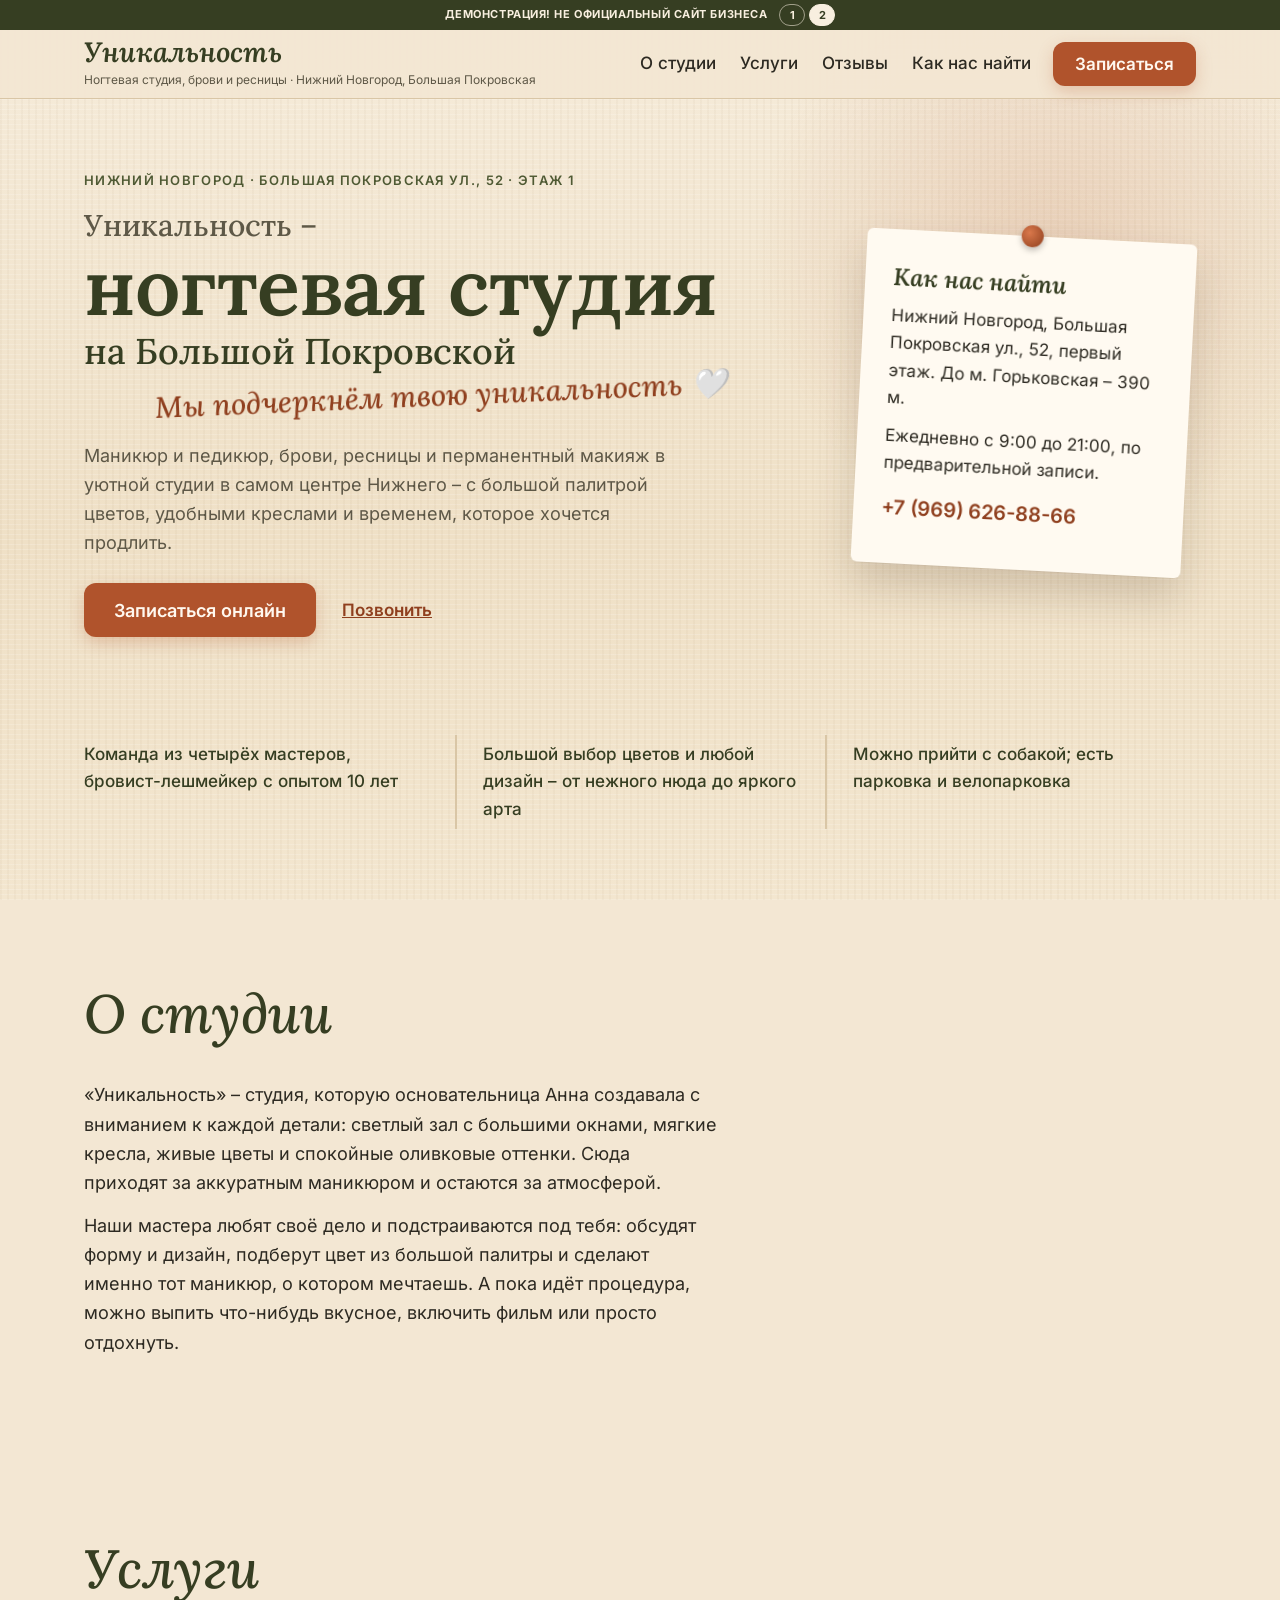
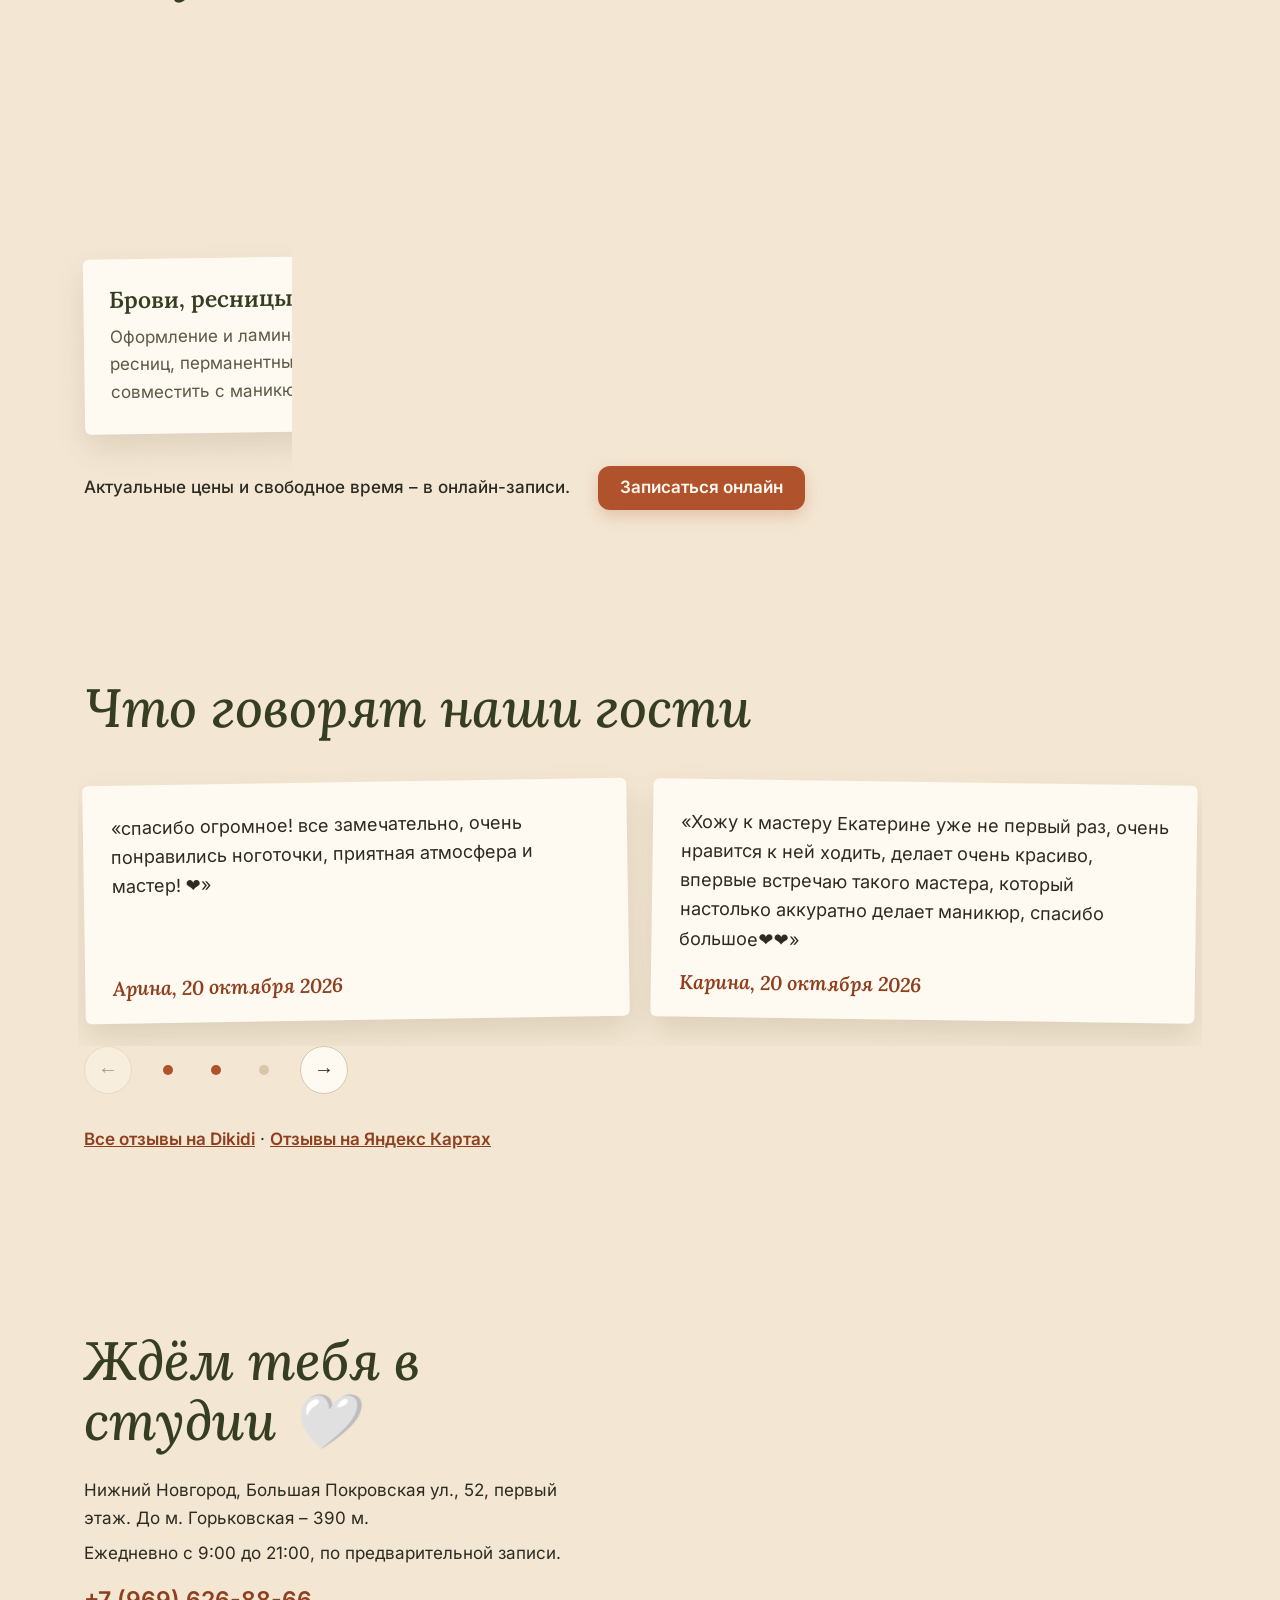
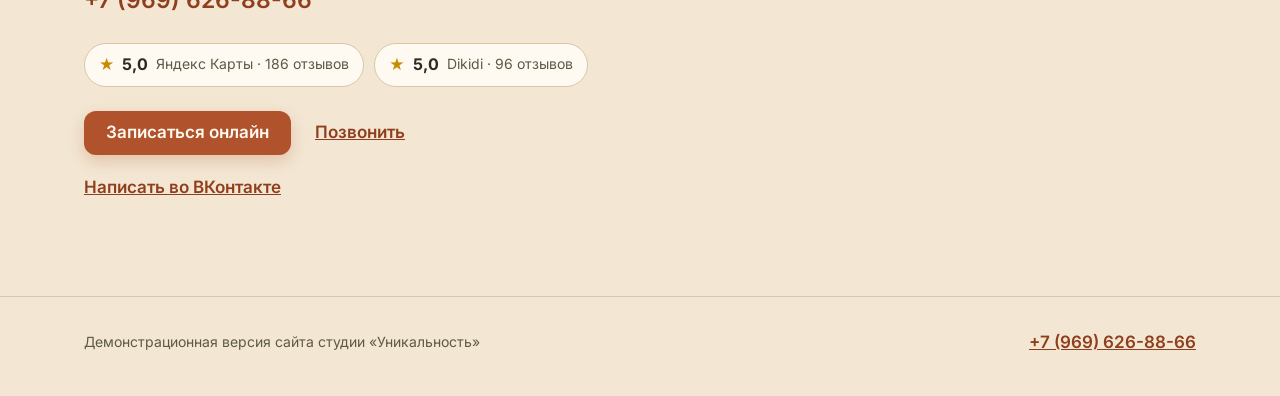
==== v2/index.html @ 80f1c3fd "Demo site" ====
<!DOCTYPE html>
<html lang="ru">
<head>
<meta charset="utf-8">
<meta name="viewport" content="width=device-width, initial-scale=1.0">
<meta name="robots" content="noindex, nofollow">
<title>Уникальность · ногтевая студия на Большой Покровской, Нижний Новгород</title>
<meta name="description"
  content="Уникальность · ногтевая студия на Большой Покровской в Нижнем Новгороде: маникюр и педикюр, брови, ресницы, перманентный макияж и спа-ритуалы.">
<meta name="theme-color" content="#f3e7d3">

<link rel="icon" sizes="any" href="../logos/favicon.ico">
<link rel="icon" type="image/png" sizes="32x32" href="../logos/favicon-32x32.png">
<link rel="apple-touch-icon" sizes="180x180" href="../logos/apple-touch-icon.png">
<link rel="preload" href="../fonts/inter-cyr.woff2" as="font" type="font/woff2" crossorigin>
<link rel="preload" href="../fonts/lora-cyr.woff2" as="font" type="font/woff2" crossorigin>
<link rel="stylesheet" href="../css/fonts.css">
<link rel="stylesheet" href="../css/v2.css">
</head>
<body class="board">
<div class="glow" aria-hidden="true"></div>
<div class="chrome" id="chrome">
  <div class="strip">
    <p class="strip__line">ДЕМОНСТРАЦИЯ! НЕ ОФИЦИАЛЬНЫЙ САЙТ БИЗНЕСА</p>
    <nav class="strip__switch" aria-label="Версии сайта">
      <a href="../">1</a>
      <a href="./" aria-current="page">2</a>
    </nav>
  </div>
  <header class="bar">
    <div class="bar__row frame">
      <a class="brand" href="#top">
        <span class="brand__name">Уникальность</span>
        <span class="brand__line">Ногтевая студия, брови и ресницы · Нижний Новгород, Большая Покровская</span>
      </a>
      <nav class="anchors" aria-label="Разделы">
        <a href="#about">О студии</a>
        <a href="#services">Услуги</a>
        <a href="#reviews">Отзывы</a>
        <a href="#contacts">Как нас найти</a>
      </nav>
      <a class="cta cta--main bar__book" href="https://dikidi.ru/1720288" target="_blank" rel="noopener">Записаться</a>
      <button class="menu-btn" type="button" aria-expanded="false" aria-controls="drawer" aria-label="Открыть меню">
        <span class="menu-btn__lines" aria-hidden="true"></span>
      </button>
    </div>
    <nav class="drawer" id="drawer" aria-label="Меню" hidden>
      <a href="#about">О студии</a>
      <a href="#services">Услуги</a>
      <a href="#reviews">Отзывы</a>
      <a href="#contacts">Как нас найти</a>
    </nav>
  </header>
</div>

<main id="top">
  <section class="first" aria-labelledby="hero-title">
    <div class="frame first__grid">
      <div class="first__text">
        <p class="brow">Нижний Новгород · Большая Покровская ул., 52 · этаж 1</p>
        <h1 id="hero-title"><span class="h1__name">Уникальность –</span> <span class="h1__svc">ногтевая студия</span> <span class="h1__where">на Большой Покровской</span></h1>
        <p class="hand">Мы подчеркнём твою уникальность 🤍</p>
        <p class="visit">Маникюр и педикюр, брови, ресницы и перманентный макияж в уютной студии в самом центре Нижнего – с большой палитрой цветов, удобными креслами и временем, которое хочется продлить.</p>
        <div class="first__acts">
          <a class="cta cta--main cta--big" href="https://dikidi.ru/1720288" target="_blank" rel="noopener">Записаться онлайн</a>
          <a class="textlink" href="tel:+79696268866">Позвонить</a>
        </div>
      </div>
      <div class="first__pin">
        <div class="pin" id="pin">
          <p class="pin__title">Как нас найти</p>
          <p>Нижний Новгород, Большая Покровская ул., 52, первый этаж. До м. Горьковская – 390 м.</p>
          <p>Ежедневно с 9:00 до 21:00, по предварительной записи.</p>
          <p class="pin__tel"><a href="tel:+79696268866">+7 (969) 626-88-66</a></p>
        </div>
      </div>
      <ul class="facts">
          <li>Команда из четырёх мастеров, бровист-лешмейкер с опытом 10 лет</li>
          <li>Большой выбор цветов и любой дизайн – от нежного нюда до яркого арта</li>
          <li>Можно прийти с собакой; есть парковка и велопарковка</li>
      </ul>
    </div>
  </section>

  <section class="block about" id="about" aria-labelledby="about-title">
    <div class="frame about__grid">
      <h2 id="about-title">О студии</h2>
      <div class="about__copy">
        <p>«Уникальность» – студия, которую основательница Анна создавала с вниманием к каждой детали: светлый зал с большими окнами, мягкие кресла, живые цветы и спокойные оливковые оттенки. Сюда приходят за аккуратным маникюром и остаются за атмосферой.</p>
        <p>Наши мастера любят своё дело и подстраиваются под тебя: обсудят форму и дизайн, подберут цвет из большой палитры и сделают именно тот маникюр, о котором мечтаешь. А пока идёт процедура, можно выпить что-нибудь вкусное, включить фильм или просто отдохнуть.</p>
      </div>
      <ul class="ticks">
        <li>Напитки, фильмы и удобные кресла, чтобы время прошло в удовольствие</li>
      </ul>
    </div>
  </section>

  <section class="block services" id="services" aria-labelledby="services-title">
    <div class="frame">
      <h2 id="services-title">Услуги</h2>
      <ul class="service-list">
        <li class="service">
          <h3>Маникюр</h3>
          <p>Классический, японский и бондирование ногтей, покрытие гель-лаком или обычным лаком, френч и дизайн. Если хочется длины – нарастим. Есть мужской и детский маникюр.</p>
        </li>
        <li class="service">
          <h3>Педикюр</h3>
          <p>Аккуратный педикюр, в том числе смарт-педикюр и японский, с покрытием или в натуральном виде – для женщин и мужчин. Ухоженные стопы и красивые пальчики на каждый день.</p>
        </li>
        <li class="service">
          <h3>Брови, ресницы и перманент</h3>
          <p>Оформление и ламинирование бровей, ламинирование ресниц, перманентный макияж. Брови и ресницы можно совместить с маникюром или педикюром в один визит.</p>
        </li>
        <li class="service">
          <h3>Спа-ритуалы</h3>
          <p>Спа-ритуалы «Глубокий релакс» для рук и для ног – час заботы и отдыха, после которого кожа мягкая, а настроение спокойное.</p>
        </li>
      </ul>
      <div class="services__end">
        <p>Актуальные цены и свободное время – в онлайн-записи.</p>
        <a class="cta cta--main" href="https://dikidi.ru/1720288" target="_blank" rel="noopener">Записаться онлайн</a>
      </div>
    </div>
  </section>

  <section class="block reviews" id="reviews" aria-labelledby="reviews-title">
    <div class="frame">
      <h2 id="reviews-title">Что говорят наши гости</h2>
      <div class="carousel" id="carousel" role="region" aria-roledescription="карусель" aria-label="Что говорят наши гости" tabindex="0">
        <div class="carousel__view">
          <ul class="carousel__track">
          <li class="slide" role="group" aria-roledescription="слайд" aria-label="1 из 4">
            <figure class="note">
              <blockquote><p>«спасибо огромное! все замечательно, очень понравились ноготочки, приятная атмосфера и мастер! ❤️»</p></blockquote>
              <figcaption>Арина, 20 октября 2026</figcaption>
            </figure>
          </li>
          <li class="slide" role="group" aria-roledescription="слайд" aria-label="2 из 4">
            <figure class="note">
              <blockquote><p>«Хожу к мастеру Екатерине уже не первый раз, очень нравится к ней ходить, делает очень красиво, впервые встречаю такого мастера, который настолько аккуратно делает маникюр, спасибо большое❤️❤️»</p></blockquote>
              <figcaption>Карина, 20 октября 2026</figcaption>
            </figure>
          </li>
          <li class="slide" role="group" aria-roledescription="слайд" aria-label="3 из 4">
            <figure class="note">
              <blockquote><p>«Мастер золото !»</p></blockquote>
              <figcaption>Алина, 19 октября 2026</figcaption>
            </figure>
          </li>
          <li class="slide" role="group" aria-roledescription="слайд" aria-label="4 из 4">
            <figure class="note">
              <blockquote><p>«Катя прекрасный мастер! Все аккуратно, тщательно, внимательно. Человек относится с любовью к своему делу.»</p></blockquote>
              <figcaption>Дарья, 18 октября 2026</figcaption>
            </figure>
          </li>
          </ul>
        </div>
        <div class="carousel__nav">
          <button type="button" class="arrow arrow--prev" aria-label="Предыдущий отзыв"><span aria-hidden="true">←</span></button>
          <div class="dots">
          <button type="button" class="dots__b" aria-label="Отзыв 1"></button>
          <button type="button" class="dots__b" aria-label="Отзыв 2"></button>
          <button type="button" class="dots__b" aria-label="Отзыв 3"></button>
          <button type="button" class="dots__b" aria-label="Отзыв 4"></button>
          </div>
          <button type="button" class="arrow arrow--next" aria-label="Следующий отзыв"><span aria-hidden="true">→</span></button>
        </div>
      </div>
      <p class="reviews__links"><a class="textlink" href="https://dikidi.ru/1720288" target="_blank" rel="noopener">Все отзывы на Dikidi</a><span aria-hidden="true"> · </span><a class="textlink" href="https://yandex.com/maps/org/unikalnost/156492004696/reviews/" target="_blank" rel="noopener">Отзывы на Яндекс Картах</a></p>
    </div>
  </section>

  <section class="block contacts" id="contacts" aria-labelledby="contacts-title">
    <div class="frame contacts__grid">
      <div class="contacts__info">
        <h2 id="contacts-title">Ждём тебя в студии 🤍</h2>
        <address class="contacts__addr">
          <p>Нижний Новгород, Большая Покровская ул., 52, первый этаж. До м. Горьковская – 390 м.</p>
          <p>Ежедневно с 9:00 до 21:00, по предварительной записи.</p>
          <p class="contacts__tel"><a href="tel:+79696268866">+7 (969) 626-88-66</a></p>
        </address>
        <ul class="ratings" aria-label="Рейтинг">
          <li><a class="rating" href="https://yandex.com/maps/org/unikalnost/156492004696/reviews/" target="_blank" rel="noopener"><span class="rating__star" aria-hidden="true">★</span><b>5,0</b><span>Яндекс Карты · 186 отзывов</span></a></li>
          <li><a class="rating" href="https://dikidi.ru/1720288" target="_blank" rel="noopener"><span class="rating__star" aria-hidden="true">★</span><b>5,0</b><span>Dikidi · 96 отзывов</span></a></li>
        </ul>
        <div class="contacts__acts">
          <a class="cta cta--main cta--wide" href="https://dikidi.ru/1720288" target="_blank" rel="noopener">Записаться онлайн</a>
          <a class="textlink" href="tel:+79696268866">Позвонить</a>
          <a class="textlink" href="https://vk.com/club228139062" target="_blank" rel="noopener">Написать во ВКонтакте</a>
        </div>
      </div>
      <div class="mapbox" id="map">
        <button type="button" class="mapbox__open" data-src="https://yandex.ru/map-widget/v1/org/unikalnost/156492004696/">Показать карту</button>
      </div>
    </div>
  </section>
</main>

<footer class="foot">
  <div class="frame foot__row">
    <p class="foot__mark">Демонстрационная версия сайта студии «Уникальность»</p>
    <p class="foot__tel"><a href="tel:+79696268866">+7 (969) 626-88-66</a></p>
  </div>
</footer>
<script src="../js/site.js" defer></script>
<script src="../js/v2.js" defer></script>
</body>
</html>
---- css/fonts.css ----
@font-face{font-family:"Inter";font-style:normal;font-weight:400 700;font-display:swap;src:url(../fonts/inter-cyr.woff2) format("woff2");unicode-range:U+0301, U+0400-045F, U+0490-0491, U+04B0-04B1, U+2116}
@font-face{font-family:"Inter";font-style:normal;font-weight:400 700;font-display:swap;src:url(../fonts/inter-lat.woff2) format("woff2");unicode-range:U+0000-00FF, U+0131, U+0152-0153, U+02BB-02BC, U+02C6, U+02DA, U+02DC, U+0304, U+0308, U+0329, U+2000-206F, U+20AC, U+2122, U+2191, U+2193, U+2212, U+2215, U+FEFF, U+FFFD}
@font-face{font-family:"Lora";font-style:italic;font-weight:400 700;font-display:swap;src:url(../fonts/lora-italic-cyr.woff2) format("woff2");unicode-range:U+0301, U+0400-045F, U+0490-0491, U+04B0-04B1, U+2116}
@font-face{font-family:"Lora";font-style:italic;font-weight:400 700;font-display:swap;src:url(../fonts/lora-italic-lat.woff2) format("woff2");unicode-range:U+0000-00FF, U+0131, U+0152-0153, U+02BB-02BC, U+02C6, U+02DA, U+02DC, U+0304, U+0308, U+0329, U+2000-206F, U+20AC, U+2122, U+2191, U+2193, U+2212, U+2215, U+FEFF, U+FFFD}
@font-face{font-family:"Lora";font-style:normal;font-weight:400 700;font-display:swap;src:url(../fonts/lora-cyr.woff2) format("woff2");unicode-range:U+0301, U+0400-045F, U+0490-0491, U+04B0-04B1, U+2116}
@font-face{font-family:"Lora";font-style:normal;font-weight:400 700;font-display:swap;src:url(../fonts/lora-lat.woff2) format("woff2");unicode-range:U+0000-00FF, U+0131, U+0152-0153, U+02BB-02BC, U+02C6, U+02DA, U+02DC, U+0304, U+0308, U+0329, U+2000-206F, U+20AC, U+2122, U+2191, U+2193, U+2212, U+2215, U+FEFF, U+FFFD}
---- css/v2.css ----
:root{
  --board:#f3e7d3; --board-2:#ecdcc2; --card:#fffaf1; --olive:#4f5a34; --olive-ink:#363e22;
  --clay:#b0532c; --clay-ink:#8f3f1e; --ink:#2d2a22; --muted:#5e5847; --rule:#d9c6a6;
  --display:"Lora",Georgia,serif; --text:"Inter",system-ui,-apple-system,"Segoe UI",Arial,sans-serif;
  --chrome:0px; --gx:82vw; --gy:28vh;
}
*,*::before,*::after{box-sizing:border-box}
html{scroll-behavior:smooth;-webkit-text-size-adjust:100%}
body{margin:0;color:var(--ink);font:400 17px/1.62 var(--text);overflow-x:clip;
  background-color:var(--board);
  background-image:
    repeating-linear-gradient(90deg,rgba(120,84,40,.035) 0 2px,transparent 2px 7px),
    repeating-linear-gradient(0deg,rgba(255,255,255,.18) 0 1px,transparent 1px 5px),
    linear-gradient(180deg,#f6ecdb,#efe0c6 60%,#f3e6cf);
  background-attachment:fixed}
.glow{position:fixed;inset:0;z-index:0;pointer-events:none;
  background:radial-gradient(420px circle at var(--gx) var(--gy),rgba(176,83,44,.16),rgba(176,83,44,.06) 45%,transparent 70%)}
main,.foot{position:relative;z-index:1}
a{color:var(--clay-ink)}
a:hover{color:var(--olive-ink)}
:focus-visible{outline:3px solid var(--olive);outline-offset:3px;border-radius:6px}
h1,h2,h3{font-family:var(--display);line-height:1.1;margin:0 0 .5em;color:var(--olive-ink)}
h2{font-style:italic;font-weight:500;font-size:clamp(34px,4.4vw,54px)}
h3{font-weight:600;font-size:23px}
.frame{width:100%;max-width:1160px;margin:0 auto;padding-left:24px;padding-right:24px}
section[id]{scroll-margin-top:calc(var(--chrome) + 14px)}

/* chrome */
.chrome{position:sticky;top:0;z-index:40}
.strip{display:flex;justify-content:center;align-items:center;gap:12px;min-height:30px;padding:4px 10px;background:var(--olive-ink);color:#f8efdf}
.strip__line{margin:0;font:700 11px/1.25 var(--text);letter-spacing:.05em;text-align:center}
.strip__switch{display:flex;gap:4px;flex:none}
.strip__switch a{display:inline-flex;align-items:center;justify-content:center;min-width:26px;height:22px;padding:0 6px;border-radius:11px;border:1px solid rgba(248,239,223,.55);color:#f8efdf;text-decoration:none;font:700 11px/1 var(--text)}
.strip__switch a[aria-current="page"]{background:#f8efdf;color:var(--olive-ink);border-color:#f8efdf}
.bar{background:rgba(243,231,211,.96);border-bottom:1px solid var(--rule)}
.bar__row{display:flex;align-items:center;gap:22px;min-height:68px}
.brand{display:flex;flex-direction:column;text-decoration:none;color:var(--olive-ink);flex:none;min-width:0}
.brand__name{font:italic 600 28px/1 var(--display)}
.brand__line{font-size:12px;color:var(--muted);margin-top:4px}
.anchors{display:flex;gap:24px;margin-left:auto}
.anchors a{color:var(--ink);text-decoration:none;font-weight:500;padding:8px 0}
.anchors a:hover{color:var(--clay-ink)}
.cta{display:inline-flex;align-items:center;justify-content:center;min-height:44px;padding:10px 22px;border-radius:12px;font-weight:600;line-height:1.2;text-decoration:none;text-align:center}
.cta--main{background:var(--clay);color:#fff8ef;box-shadow:0 6px 16px rgba(176,83,44,.25)}
.cta--main:hover{background:var(--clay-ink);color:#fff8ef}
.cta--big{min-height:54px;padding:14px 30px;font-size:18px}
.textlink{display:inline-block;padding:10px 0;font-weight:600}
.menu-btn{display:none;flex:none;width:44px;height:44px;border-radius:12px;border:1px solid var(--rule);background:var(--card);cursor:pointer;align-items:center;justify-content:center;padding:0}
.menu-btn__lines,.menu-btn__lines::before,.menu-btn__lines::after{display:block;width:20px;height:2px;border-radius:2px;background:var(--ink);transition:transform .2s,background .2s}
.menu-btn__lines{position:relative}
.menu-btn__lines::before,.menu-btn__lines::after{content:"";position:absolute;left:0}
.menu-btn__lines::before{top:-6px}.menu-btn__lines::after{top:6px}
.menu-btn[aria-expanded="true"] .menu-btn__lines{background:transparent}
.menu-btn[aria-expanded="true"] .menu-btn__lines::before{transform:translateY(6px) rotate(45deg)}
.menu-btn[aria-expanded="true"] .menu-btn__lines::after{transform:translateY(-6px) rotate(-45deg)}
.drawer{display:flex;flex-direction:column;padding:4px 24px 14px;background:var(--board);border-bottom:1px solid var(--rule)}
.drawer[hidden]{display:none}
.drawer a{display:flex;align-items:center;min-height:48px;font-size:18px;font-weight:500;color:var(--ink);text-decoration:none;border-bottom:1px solid var(--board-2)}
.drawer a:last-child{border-bottom:0}

/* first screen: visit board */
.first__grid{display:grid;grid-template-columns:minmax(0,1.35fr) minmax(0,.65fr);grid-template-areas:"text pin" "facts facts";gap:28px 56px;align-items:center;padding-top:40px;padding-bottom:40px;min-height:calc(100svh - var(--chrome))}
.first__text{grid-area:text}
.first__pin{grid-area:pin;display:flex;justify-content:center;perspective:900px}
.facts{grid-area:facts}
.brow{margin:0 0 18px;font-size:13px;font-weight:600;letter-spacing:.1em;text-transform:uppercase;color:var(--olive)}
.first h1{font-weight:600;margin:0}
.h1__name{display:block;font-size:clamp(22px,2.4vw,30px);font-weight:500;color:var(--muted)}
.h1__svc{display:block;font-size:clamp(44px,6.2vw,86px);line-height:.98;letter-spacing:-.01em;margin:.08em 0}
.h1__where{display:block;font-size:clamp(24px,2.8vw,36px);font-weight:500}
.hand{margin:18px 0 16px 10%;font:italic 500 clamp(22px,2.3vw,30px)/1.2 var(--display);color:var(--clay-ink);transform:rotate(-2.5deg);transform-origin:left center}
.visit{margin:0 0 26px;max-width:34em;font-size:18px;color:var(--muted)}
.first__acts{display:flex;flex-wrap:wrap;align-items:center;gap:12px 26px}
.pin{position:relative;width:min(100%,330px);padding:34px 28px 26px;background:var(--card);border-radius:6px;box-shadow:0 1px 0 rgba(0,0,0,.04),0 22px 40px rgba(73,52,25,.18);
  transform:rotateX(var(--rx,0deg)) rotateY(var(--ry,0deg)) rotate(var(--rz,3deg));transition:transform .25s ease-out}
.pin::before{content:"";position:absolute;top:-11px;left:50%;width:22px;height:22px;margin-left:-11px;border-radius:50%;background:radial-gradient(circle at 35% 35%,#d9784b,var(--clay-ink));box-shadow:0 3px 6px rgba(0,0,0,.25)}
.pin p{margin:0 0 10px}
.pin__title{font:italic 600 24px/1.2 var(--display);color:var(--olive-ink)}
.pin__tel a{display:inline-block;padding:4px 0;font-size:20px;font-weight:600;text-decoration:none}
.facts{list-style:none;margin:8px 0 0;padding:0;display:grid;grid-template-columns:repeat(3,1fr)}
.facts li{padding:6px 26px;font-weight:500;color:var(--olive-ink);border-left:2px solid var(--rule)}
.facts li:first-child{padding-left:0;border-left:0}

/* sections */
.block{padding:84px 0}
.about__grid{display:grid;grid-template-columns:1.2fr .8fr;gap:10px 56px;align-items:start}
.about h2{grid-column:1/-1}
.about__copy p{margin:0 0 14px;font-size:18px}
.ticks{list-style:none;margin:0;padding:0}
.ticks li{padding:22px 24px;background:var(--card);border-radius:6px;box-shadow:0 14px 28px rgba(73,52,25,.12);transform:rotate(-1.5deg);font:italic 500 21px/1.35 var(--display);color:var(--olive-ink)}
.service-list{list-style:none;margin:0;padding:0;display:grid;grid-template-columns:repeat(2,1fr);gap:28px}
.service{background:var(--card);border-radius:6px;padding:28px 26px;box-shadow:0 14px 30px rgba(73,52,25,.12)}
.service:nth-child(odd){transform:rotate(-.8deg)}
.service:nth-child(even){transform:rotate(.9deg)}
.service p{margin:0;color:var(--muted)}
.services__end{display:flex;flex-wrap:wrap;align-items:center;gap:14px 28px;margin-top:34px}
.services__end p{margin:0;font-weight:500}

.carousel{position:relative;outline-offset:6px}
.carousel__view{overflow:hidden;padding:18px 6px 26px;margin:0 -6px}
.carousel__track{list-style:none;margin:0;padding:0;display:flex;column-gap:24px;transition:transform .45s ease}
.slide{flex:0 0 calc((100% - 24px)/2);display:flex}
.note{margin:0;width:100%;display:flex;flex-direction:column;justify-content:space-between;padding:28px 28px 22px;background:var(--card);border-radius:6px;box-shadow:0 14px 30px rgba(73,52,25,.13)}
.slide:nth-child(odd) .note{transform:rotate(-.9deg)}
.slide:nth-child(even) .note{transform:rotate(.8deg)}
.note blockquote{margin:0}
.note blockquote p{margin:0;font-size:18px}
.note figcaption{margin-top:16px;font:italic 600 20px/1.3 var(--display);color:var(--clay-ink)}
.carousel__nav{display:flex;align-items:center;gap:14px}
.arrow{width:48px;height:48px;border-radius:50%;border:1px solid var(--rule);background:var(--card);color:var(--ink);font-size:20px;cursor:pointer}
.arrow:hover{border-color:var(--clay)}
.arrow:disabled{opacity:.4;cursor:default}
.dots{display:flex;gap:4px}
.dots__b{width:44px;height:44px;border:0;background:none;cursor:pointer;position:relative;padding:0}
.dots__b::after{content:"";position:absolute;left:50%;top:50%;width:10px;height:10px;margin:-5px 0 0 -5px;border-radius:50%;background:var(--rule)}
.dots__b[aria-current="true"]::after{background:var(--clay)}
.dots__b[hidden]{display:none}
.reviews__links{margin:22px 0 0}

.contacts__grid{display:grid;grid-template-columns:.95fr 1.05fr;gap:44px;align-items:start}
.contacts__addr{font-style:normal;margin-bottom:18px}
.contacts__addr p{margin:0 0 8px}
.contacts__tel a{display:inline-block;padding:6px 0;font-size:23px;font-weight:600;text-decoration:none}
.ratings{list-style:none;margin:0 0 22px;padding:0;display:flex;flex-wrap:wrap;gap:10px}
.rating{display:inline-flex;align-items:center;gap:8px;min-height:44px;padding:6px 14px;border-radius:999px;background:var(--card);border:1px solid var(--rule);color:var(--ink);text-decoration:none;font-size:14px}
.rating b{font-size:16px}
.rating span:last-child{color:var(--muted)}
.rating__star{color:#c98a00;font-size:17px}
.contacts__acts{display:flex;flex-wrap:wrap;align-items:center;gap:8px 24px}
.mapbox{position:relative;aspect-ratio:4/3;border-radius:6px;overflow:hidden;background:var(--card);box-shadow:0 14px 30px rgba(73,52,25,.13);transform:rotate(.6deg)}
.mapbox iframe{position:absolute;inset:0;width:100%;height:100%;border:0}
.mapbox__open{position:absolute;inset:0;width:100%;border:0;cursor:pointer;font:italic 600 24px/1.2 var(--display);color:var(--olive-ink);
  background:repeating-linear-gradient(0deg,transparent 0 38px,rgba(79,90,52,.13) 38px 40px),repeating-linear-gradient(90deg,transparent 0 38px,rgba(79,90,52,.13) 38px 40px),var(--card)}
.mapbox__open:hover{color:var(--clay-ink)}

.foot{padding:22px 0 30px;border-top:1px solid var(--rule)}
.foot__row{display:flex;flex-wrap:wrap;justify-content:space-between;align-items:center;gap:6px 24px}
.foot p{margin:0}
.foot__mark{font-size:14px;color:var(--muted)}
.foot__tel a{display:inline-block;padding:10px 0;font-weight:600}

/* entry */
@keyframes settle{from{opacity:0;translate:0 30px}to{opacity:1;translate:0 0}}
.pin{animation:settle .8s .2s ease-out both}
.hand{animation:settle .8s .45s ease-out both}
.can-rise .service,.can-rise .note,.can-rise .ticks li{opacity:0;translate:0 26px;transition:opacity .6s ease,translate .6s ease,transform .25s ease-out}
.can-rise .is-in{opacity:1;translate:0 0}

@media (max-width:1100px){.brand__line{display:none}}
@media (max-width:960px){
  .anchors{display:none}
  .menu-btn{display:inline-flex}
  .bar__book{margin-left:auto}
  .first__grid{grid-template-columns:1fr;grid-template-areas:"text" "pin" "facts";min-height:0;padding-top:40px;gap:34px}
  .facts{grid-template-columns:1fr}
  .facts li{padding:12px 0;border-left:0;border-top:2px solid var(--rule)}
  .facts li:first-child{border-top:0;padding-top:0}
  .about__grid,.contacts__grid{grid-template-columns:1fr}
}
@media (max-width:899px){.slide{flex-basis:100%}}
@media (max-width:640px){.service-list{grid-template-columns:1fr}}
@media (max-width:560px){
  body{font-size:16px}
  .frame{padding-left:16px;padding-right:16px}
  .bar__row{gap:10px;min-height:60px}
  .brand__name{font-size:23px}
  .bar__book{padding:8px 14px;font-size:15px}
  .drawer{padding:4px 16px 12px}
  .strip{gap:8px;padding:4px 6px}
  .strip__line{font-size:10px;letter-spacing:.02em}
  .hand{margin-left:6%}
  .visit{font-size:17px}
  .block{padding:58px 0}
  .first__acts .cta--big,.cta--wide{width:100%}
  .pin{padding:30px 22px 22px}
}
@media (max-width:360px){
  .bar__row{gap:8px}
  .brand__name{font-size:18.5px}
  .bar__book{padding:8px 11px;font-size:14px}
}
@media (prefers-reduced-motion:reduce){
  html{scroll-behavior:auto}
  *{transition:none!important;animation:none!important}
  .can-rise .service,.can-rise .note,.can-rise .ticks li{opacity:1;translate:none}
}
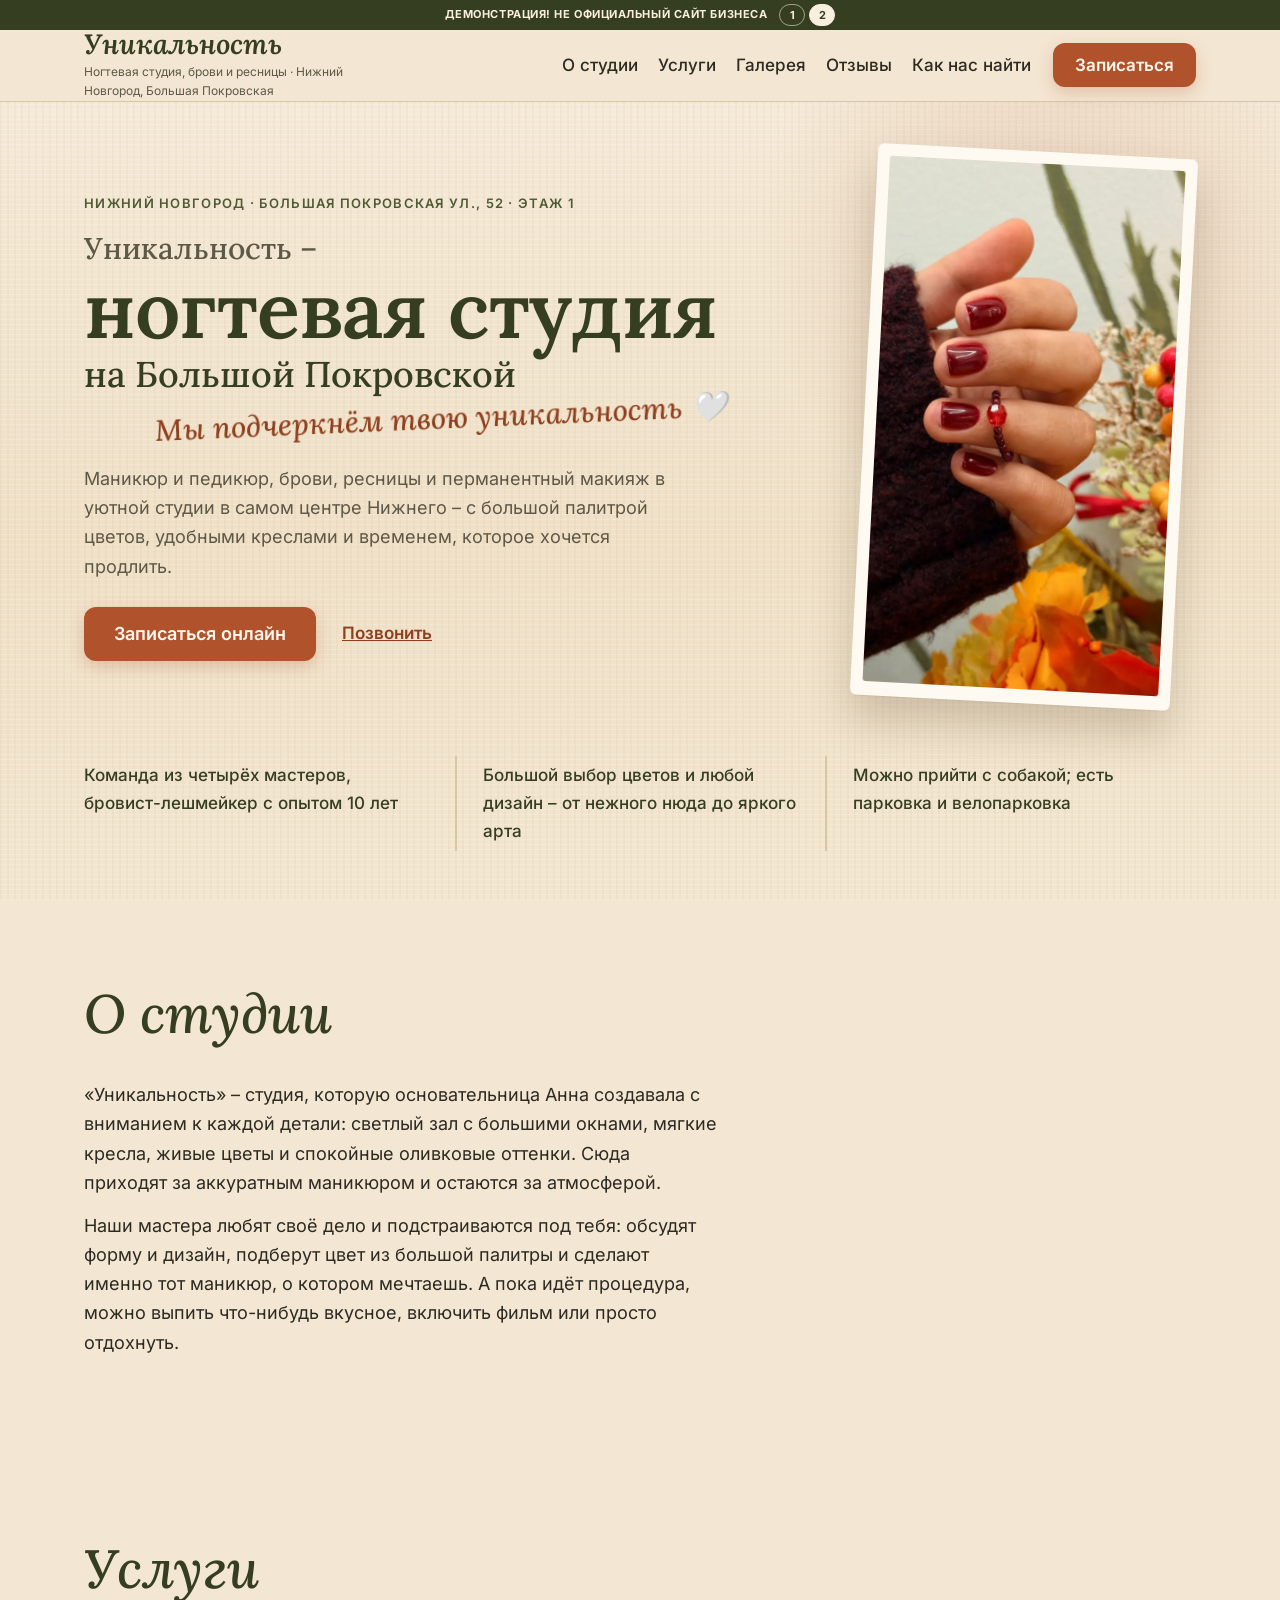
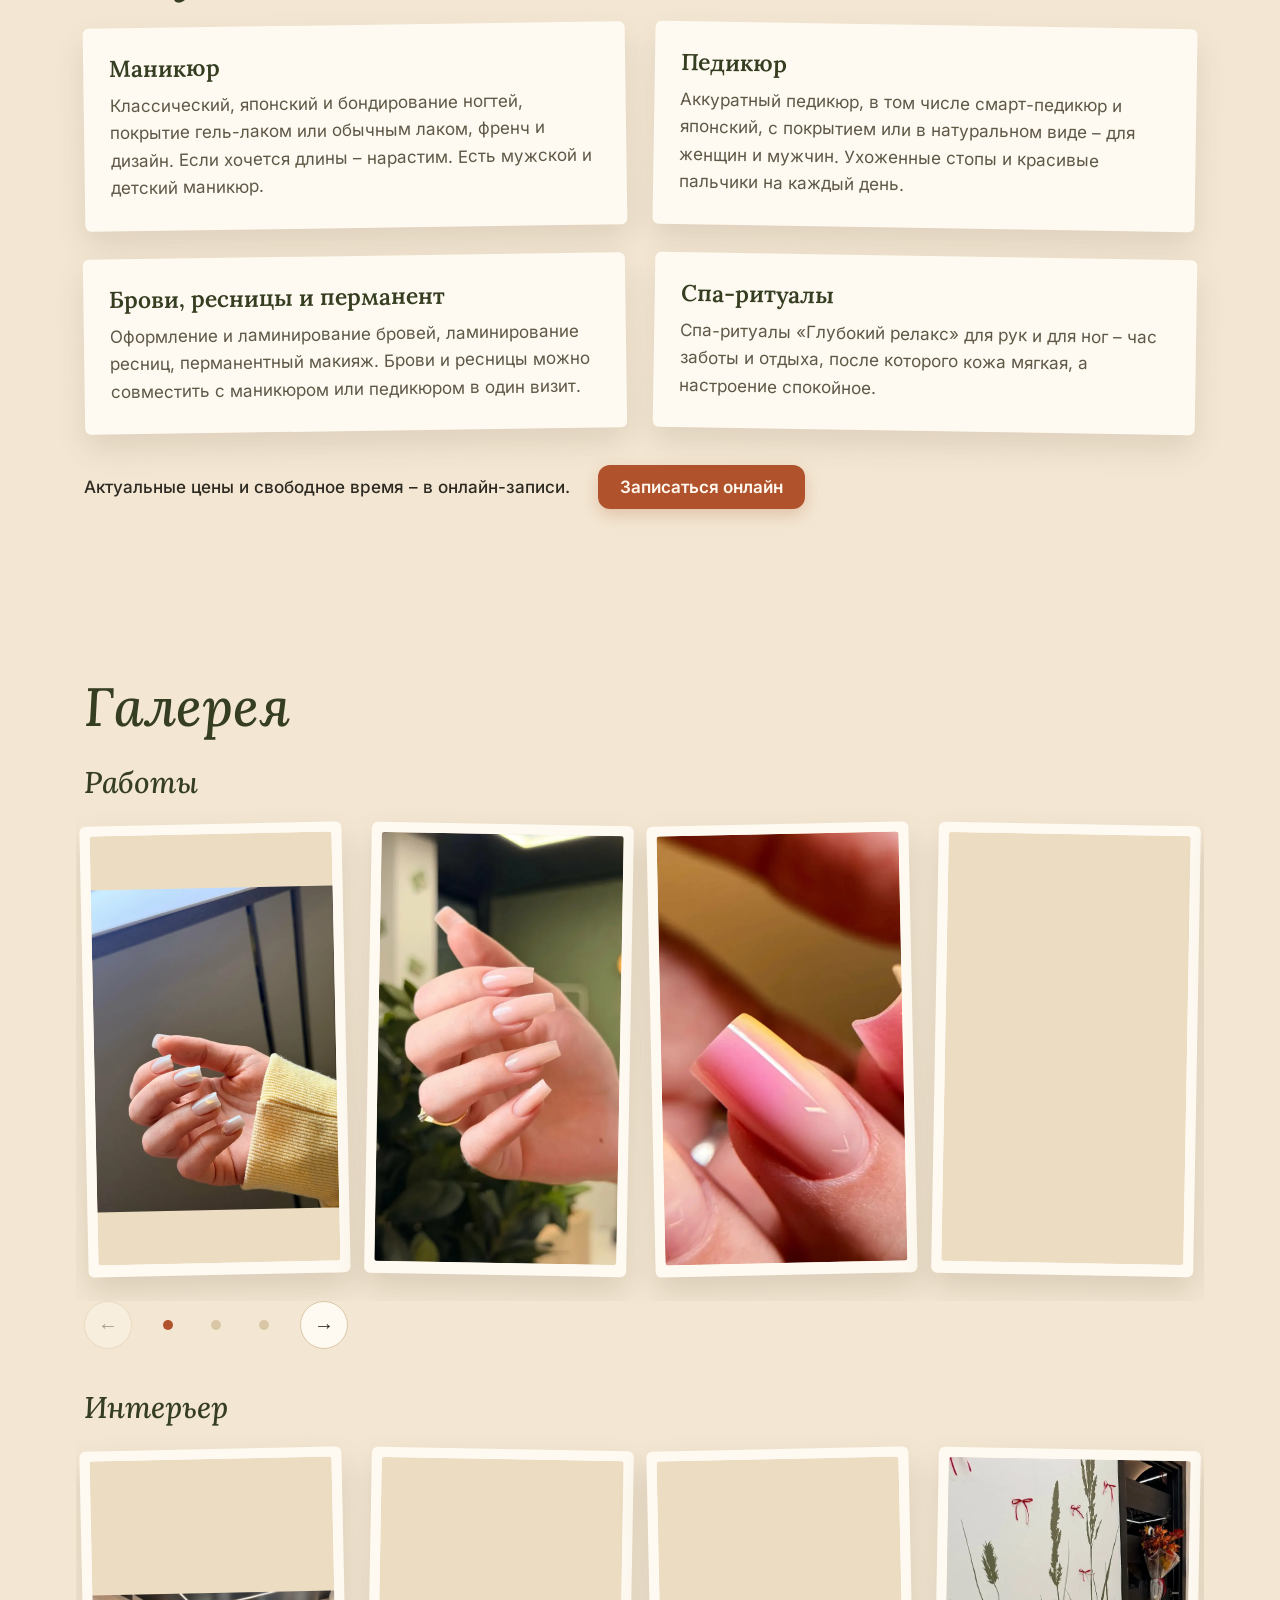
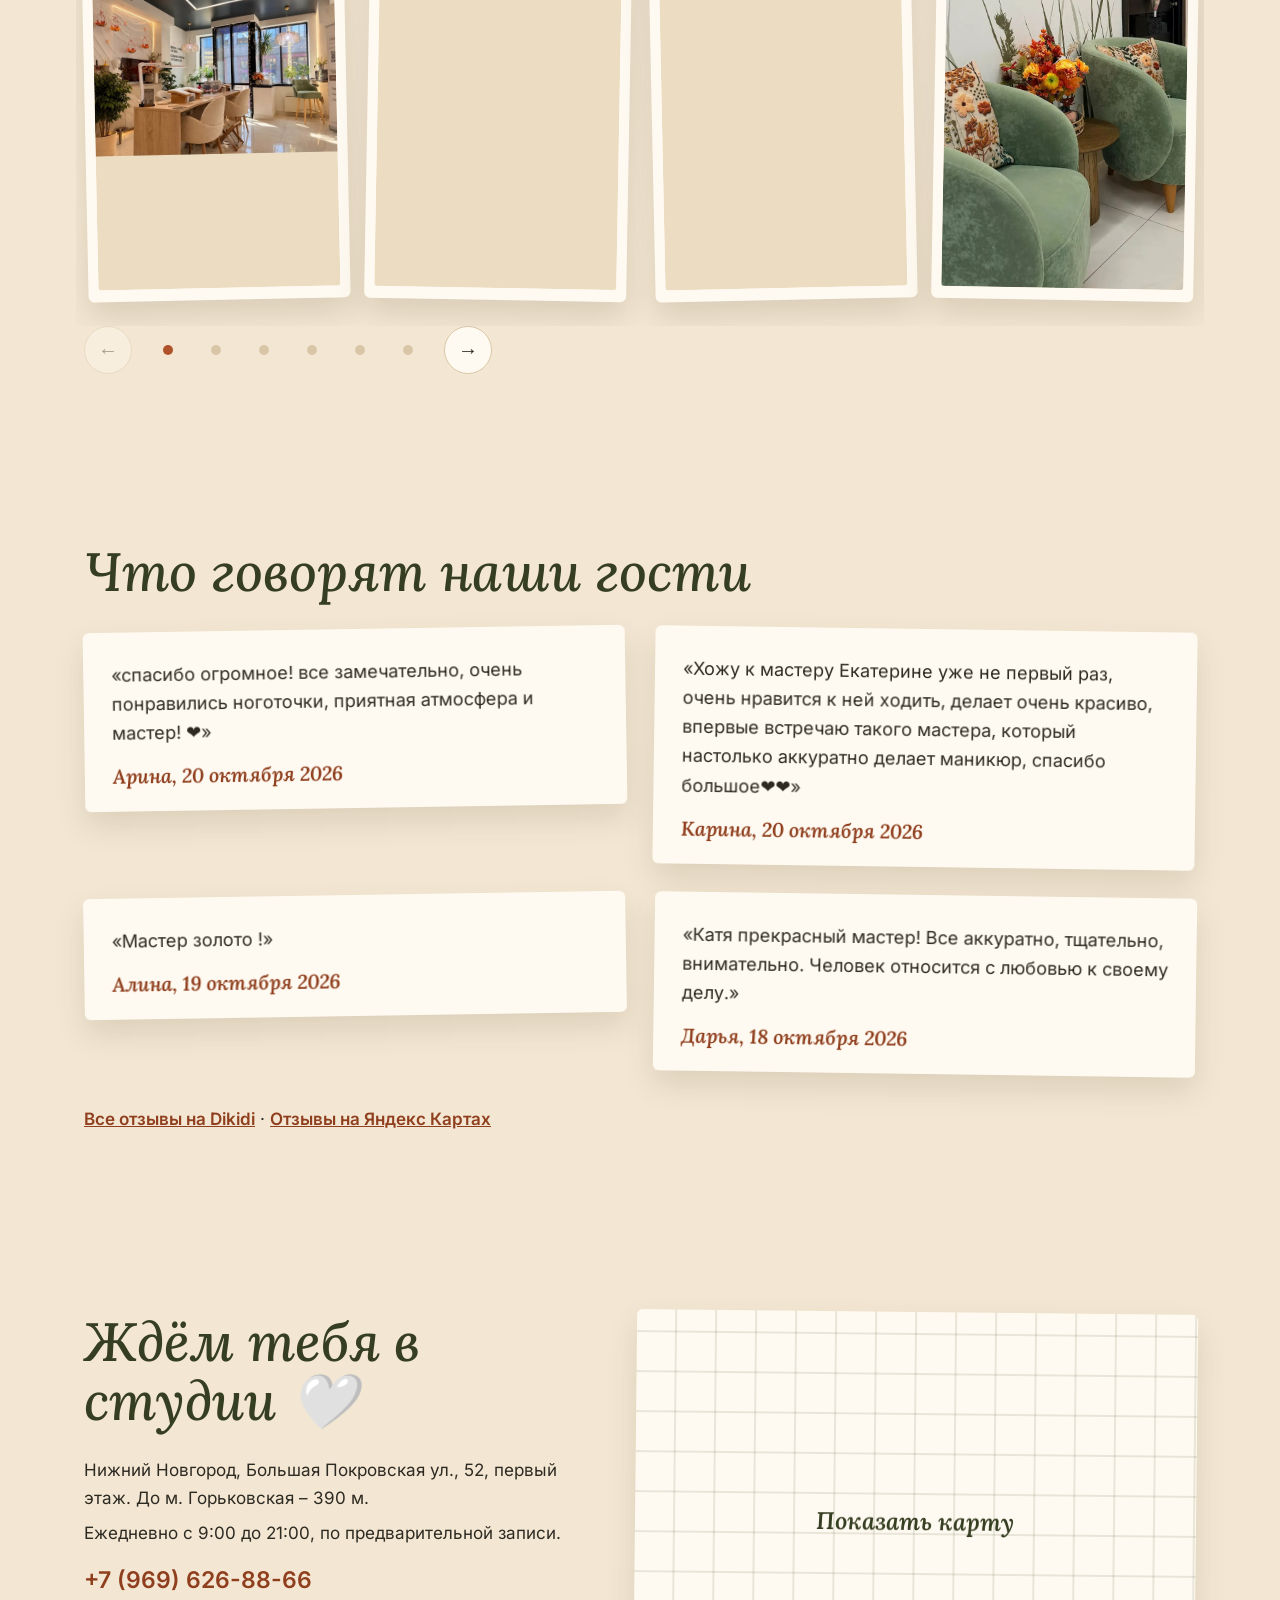
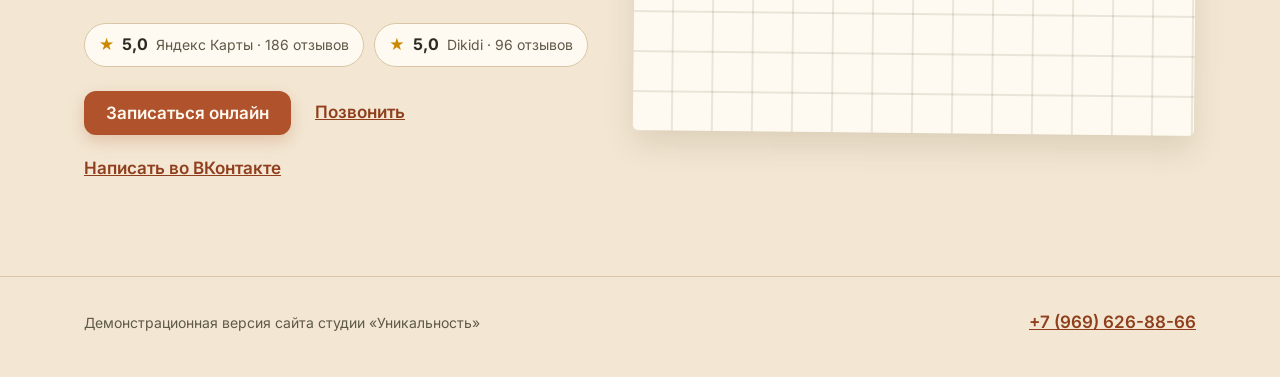
==== commit 65c5fa4b: "Demo site" ====
--- a/v2/index.html
+++ b/v2/index.html
@@ -36,6 +36,7 @@
       <nav class="anchors" aria-label="Разделы">
         <a href="#about">О студии</a>
         <a href="#services">Услуги</a>
+        <a href="#gallery">Галерея</a>
         <a href="#reviews">Отзывы</a>
         <a href="#contacts">Как нас найти</a>
       </nav>
@@ -47,6 +48,7 @@
     <nav class="drawer" id="drawer" aria-label="Меню" hidden>
       <a href="#about">О студии</a>
       <a href="#services">Услуги</a>
+      <a href="#gallery">Галерея</a>
       <a href="#reviews">Отзывы</a>
       <a href="#contacts">Как нас найти</a>
     </nav>
@@ -67,12 +69,9 @@
         </div>
       </div>
       <div class="first__pin">
-        <div class="pin" id="pin">
-          <p class="pin__title">Как нас найти</p>
-          <p>Нижний Новгород, Большая Покровская ул., 52, первый этаж. До м. Горьковская – 390 м.</p>
-          <p>Ежедневно с 9:00 до 21:00, по предварительной записи.</p>
-          <p class="pin__tel"><a href="tel:+79696268866">+7 (969) 626-88-66</a></p>
-        </div>
+        <figure class="snap" id="snap">
+          <img src="../img/work-07.webp" alt="Короткий бордовый маникюр" width="675" height="1200" fetchpriority="high" decoding="async">
+        </figure>
       </div>
       <ul class="facts">
           <li>Команда из четырёх мастеров, бровист-лешмейкер с опытом 10 лет</li>
@@ -123,48 +122,124 @@
     </div>
   </section>
 
+  <section class="block gallery" id="gallery" aria-labelledby="gallery-title">
+    <div class="frame">
+      <h2 id="gallery-title">Галерея</h2>
+      <div class="gallery__group">
+        <h3 id="gallery-works">Работы</h3>
+        <div class="carousel carousel--photos" id="carousel-works" role="region" aria-roledescription="карусель" aria-labelledby="gallery-works" tabindex="0">
+          <div class="carousel__view">
+            <ul class="carousel__track">
+            <li class="slide" role="group" aria-roledescription="слайд" aria-label="1 из 6">
+              <figure class="shot"><img src="../img/work-02.webp" alt="Молочный перламутровый маникюр, короткий квадрат" width="900" height="1200" loading="lazy" decoding="async"></figure>
+            </li>
+            <li class="slide" role="group" aria-roledescription="слайд" aria-label="2 из 6">
+              <figure class="shot"><img src="../img/work-04.webp" alt="Длинный квадрат в нюдово-бежевом оттенке" width="675" height="1200" loading="lazy" decoding="async"></figure>
+            </li>
+            <li class="slide" role="group" aria-roledescription="слайд" aria-label="3 из 6">
+              <figure class="shot"><img src="../img/work-05.webp" alt="Градиент от розового к жёлтому крупным планом" width="675" height="1200" loading="lazy" decoding="async"></figure>
+            </li>
+            <li class="slide" role="group" aria-roledescription="слайд" aria-label="4 из 6">
+              <figure class="shot"><img src="../img/work-06.webp" alt="Пудрово-розовый и оливковый френч" width="675" height="1200" loading="lazy" decoding="async"></figure>
+            </li>
+            <li class="slide" role="group" aria-roledescription="слайд" aria-label="5 из 6">
+              <figure class="shot"><img src="../img/work-08.webp" alt="Нюдовый маникюр с тонким жёлтым френчем" width="675" height="1200" loading="lazy" decoding="async"></figure>
+            </li>
+            <li class="slide" role="group" aria-roledescription="слайд" aria-label="6 из 6">
+              <figure class="shot"><img src="../img/work-11.webp" alt="Бледно-розовый маникюр с блёстками" width="675" height="1200" loading="lazy" decoding="async"></figure>
+            </li>
+            </ul>
+          </div>
+          <div class="carousel__nav">
+            <button type="button" class="arrow arrow--prev" aria-label="Предыдущее фото"><span aria-hidden="true">←</span></button>
+            <div class="dots">
+            <button type="button" class="dots__b" aria-label="Фото 1"></button>
+            <button type="button" class="dots__b" aria-label="Фото 2"></button>
+            <button type="button" class="dots__b" aria-label="Фото 3"></button>
+            <button type="button" class="dots__b" aria-label="Фото 4"></button>
+            <button type="button" class="dots__b" aria-label="Фото 5"></button>
+            <button type="button" class="dots__b" aria-label="Фото 6"></button>
+            </div>
+            <p class="count" aria-live="polite"></p>
+            <button type="button" class="arrow arrow--next" aria-label="Следующее фото"><span aria-hidden="true">→</span></button>
+          </div>
+        </div>
+      </div>
+      <div class="gallery__group">
+        <h3 id="gallery-place">Интерьер</h3>
+        <div class="carousel carousel--photos" id="carousel-place" role="region" aria-roledescription="карусель" aria-labelledby="gallery-place" tabindex="0">
+          <div class="carousel__view">
+            <ul class="carousel__track">
+            <li class="slide" role="group" aria-roledescription="слайд" aria-label="1 из 9">
+              <figure class="shot"><img src="../img/interior-01.webp" alt="Зал студии: маникюрный стол, кремовые кресла и большие окна" width="1200" height="800" loading="lazy" decoding="async"></figure>
+            </li>
+            <li class="slide" role="group" aria-roledescription="слайд" aria-label="2 из 9">
+              <figure class="shot"><img src="../img/interior-02.webp" alt="Маникюрный стол с лампой и палитрами оттенков" width="675" height="1200" loading="lazy" decoding="async"></figure>
+            </li>
+            <li class="slide" role="group" aria-roledescription="слайд" aria-label="3 из 9">
+              <figure class="shot"><img src="../img/interior-03.webp" alt="Белая волнистая стена со стеклянными шарами, цветами и свечами" width="675" height="1200" loading="lazy" decoding="async"></figure>
+            </li>
+            <li class="slide" role="group" aria-roledescription="слайд" aria-label="4 из 9">
+              <figure class="shot"><img src="../img/interior-04.webp" alt="Зелёные бархатные кресла и осенний букет" width="675" height="1200" loading="lazy" decoding="async"></figure>
+            </li>
+            <li class="slide" role="group" aria-roledescription="слайд" aria-label="5 из 9">
+              <figure class="shot"><img src="../img/interior-05.webp" alt="Шары со свечами, гипсовые бюсты и полка с коробками студии" width="675" height="1200" loading="lazy" decoding="async"></figure>
+            </li>
+            <li class="slide" role="group" aria-roledescription="слайд" aria-label="6 из 9">
+              <figure class="shot"><img src="../img/interior-06.webp" alt="Ваза-бюст с кленовыми листьями на приставном столике" width="675" height="1200" loading="lazy" decoding="async"></figure>
+            </li>
+            <li class="slide" role="group" aria-roledescription="слайд" aria-label="7 из 9">
+              <figure class="shot"><img src="../img/interior-07.webp" alt="Уголок с зелёным бархатным стулом и подвесными лампами" width="675" height="1200" loading="lazy" decoding="async"></figure>
+            </li>
+            <li class="slide" role="group" aria-roledescription="слайд" aria-label="8 из 9">
+              <figure class="shot"><img src="../img/interior-08.webp" alt="Педикюрное кресло с пледом у шалфейно-зелёной стены" width="675" height="1200" loading="lazy" decoding="async"></figure>
+            </li>
+            <li class="slide" role="group" aria-roledescription="слайд" aria-label="9 из 9">
+              <figure class="shot"><img src="../img/interior-09.webp" alt="Осенний букет с тыквами в плетёной корзине" width="675" height="1200" loading="lazy" decoding="async"></figure>
+            </li>
+            </ul>
+          </div>
+          <div class="carousel__nav">
+            <button type="button" class="arrow arrow--prev" aria-label="Предыдущее фото"><span aria-hidden="true">←</span></button>
+            <div class="dots">
+            <button type="button" class="dots__b" aria-label="Фото 1"></button>
+            <button type="button" class="dots__b" aria-label="Фото 2"></button>
+            <button type="button" class="dots__b" aria-label="Фото 3"></button>
+            <button type="button" class="dots__b" aria-label="Фото 4"></button>
+            <button type="button" class="dots__b" aria-label="Фото 5"></button>
+            <button type="button" class="dots__b" aria-label="Фото 6"></button>
+            <button type="button" class="dots__b" aria-label="Фото 7"></button>
+            <button type="button" class="dots__b" aria-label="Фото 8"></button>
+            <button type="button" class="dots__b" aria-label="Фото 9"></button>
+            </div>
+            <p class="count" aria-live="polite"></p>
+            <button type="button" class="arrow arrow--next" aria-label="Следующее фото"><span aria-hidden="true">→</span></button>
+          </div>
+        </div>
+      </div>
+    </div>
+  </section>
+
   <section class="block reviews" id="reviews" aria-labelledby="reviews-title">
     <div class="frame">
       <h2 id="reviews-title">Что говорят наши гости</h2>
-      <div class="carousel" id="carousel" role="region" aria-roledescription="карусель" aria-label="Что говорят наши гости" tabindex="0">
-        <div class="carousel__view">
-          <ul class="carousel__track">
-          <li class="slide" role="group" aria-roledescription="слайд" aria-label="1 из 4">
-            <figure class="note">
-              <blockquote><p>«спасибо огромное! все замечательно, очень понравились ноготочки, приятная атмосфера и мастер! ❤️»</p></blockquote>
-              <figcaption>Арина, 20 октября 2026</figcaption>
-            </figure>
-          </li>
-          <li class="slide" role="group" aria-roledescription="слайд" aria-label="2 из 4">
-            <figure class="note">
-              <blockquote><p>«Хожу к мастеру Екатерине уже не первый раз, очень нравится к ней ходить, делает очень красиво, впервые встречаю такого мастера, который настолько аккуратно делает маникюр, спасибо большое❤️❤️»</p></blockquote>
-              <figcaption>Карина, 20 октября 2026</figcaption>
-            </figure>
-          </li>
-          <li class="slide" role="group" aria-roledescription="слайд" aria-label="3 из 4">
-            <figure class="note">
-              <blockquote><p>«Мастер золото !»</p></blockquote>
-              <figcaption>Алина, 19 октября 2026</figcaption>
-            </figure>
-          </li>
-          <li class="slide" role="group" aria-roledescription="слайд" aria-label="4 из 4">
-            <figure class="note">
-              <blockquote><p>«Катя прекрасный мастер! Все аккуратно, тщательно, внимательно. Человек относится с любовью к своему делу.»</p></blockquote>
-              <figcaption>Дарья, 18 октября 2026</figcaption>
-            </figure>
-          </li>
-          </ul>
-        </div>
-        <div class="carousel__nav">
-          <button type="button" class="arrow arrow--prev" aria-label="Предыдущий отзыв"><span aria-hidden="true">←</span></button>
-          <div class="dots">
-          <button type="button" class="dots__b" aria-label="Отзыв 1"></button>
-          <button type="button" class="dots__b" aria-label="Отзыв 2"></button>
-          <button type="button" class="dots__b" aria-label="Отзыв 3"></button>
-          <button type="button" class="dots__b" aria-label="Отзыв 4"></button>
-          </div>
-          <button type="button" class="arrow arrow--next" aria-label="Следующий отзыв"><span aria-hidden="true">→</span></button>
-        </div>
+      <div class="notes">
+        <figure class="note">
+          <blockquote><p>«спасибо огромное! все замечательно, очень понравились ноготочки, приятная атмосфера и мастер! ❤️»</p></blockquote>
+          <figcaption>Арина, 20 октября 2026</figcaption>
+        </figure>
+        <figure class="note">
+          <blockquote><p>«Хожу к мастеру Екатерине уже не первый раз, очень нравится к ней ходить, делает очень красиво, впервые встречаю такого мастера, который настолько аккуратно делает маникюр, спасибо большое❤️❤️»</p></blockquote>
+          <figcaption>Карина, 20 октября 2026</figcaption>
+        </figure>
+        <figure class="note">
+          <blockquote><p>«Мастер золото !»</p></blockquote>
+          <figcaption>Алина, 19 октября 2026</figcaption>
+        </figure>
+        <figure class="note">
+          <blockquote><p>«Катя прекрасный мастер! Все аккуратно, тщательно, внимательно. Человек относится с любовью к своему делу.»</p></blockquote>
+          <figcaption>Дарья, 18 октября 2026</figcaption>
+        </figure>
       </div>
       <p class="reviews__links"><a class="textlink" href="https://dikidi.ru/1720288" target="_blank" rel="noopener">Все отзывы на Dikidi</a><span aria-hidden="true"> · </span><a class="textlink" href="https://yandex.com/maps/org/unikalnost/156492004696/reviews/" target="_blank" rel="noopener">Отзывы на Яндекс Картах</a></p>
     </div>
--- a/css/v2.css
+++ b/css/v2.css
@@ -34,10 +34,10 @@
 .strip__switch a[aria-current="page"]{background:#f8efdf;color:var(--olive-ink);border-color:#f8efdf}
 .bar{background:rgba(243,231,211,.96);border-bottom:1px solid var(--rule)}
 .bar__row{display:flex;align-items:center;gap:22px;min-height:68px}
-.brand{display:flex;flex-direction:column;text-decoration:none;color:var(--olive-ink);flex:none;min-width:0}
+.brand{display:flex;flex-direction:column;justify-content:center;min-height:44px;text-decoration:none;color:var(--olive-ink);flex:none;min-width:0}
 .brand__name{font:italic 600 28px/1 var(--display)}
-.brand__line{font-size:12px;color:var(--muted);margin-top:4px}
-.anchors{display:flex;gap:24px;margin-left:auto}
+.brand__line{font-size:12px;color:var(--muted);margin-top:4px;max-width:300px}
+.anchors{display:flex;gap:20px;margin-left:auto;white-space:nowrap}
 .anchors a{color:var(--ink);text-decoration:none;font-weight:500;padding:8px 0}
 .anchors a:hover{color:var(--clay-ink)}
 .cta{display:inline-flex;align-items:center;justify-content:center;min-height:44px;padding:10px 22px;border-radius:12px;font-weight:600;line-height:1.2;text-decoration:none;text-align:center}
@@ -71,12 +71,9 @@
 .hand{margin:18px 0 16px 10%;font:italic 500 clamp(22px,2.3vw,30px)/1.2 var(--display);color:var(--clay-ink);transform:rotate(-2.5deg);transform-origin:left center}
 .visit{margin:0 0 26px;max-width:34em;font-size:18px;color:var(--muted)}
 .first__acts{display:flex;flex-wrap:wrap;align-items:center;gap:12px 26px}
-.pin{position:relative;width:min(100%,330px);padding:34px 28px 26px;background:var(--card);border-radius:6px;box-shadow:0 1px 0 rgba(0,0,0,.04),0 22px 40px rgba(73,52,25,.18);
+.snap{margin:0;width:min(100%,320px);padding:12px 12px 14px;background:var(--card);border-radius:6px;box-shadow:0 1px 0 rgba(0,0,0,.04),0 24px 44px rgba(73,52,25,.22);
   transform:rotateX(var(--rx,0deg)) rotateY(var(--ry,0deg)) rotate(var(--rz,3deg));transition:transform .25s ease-out}
-.pin::before{content:"";position:absolute;top:-11px;left:50%;width:22px;height:22px;margin-left:-11px;border-radius:50%;background:radial-gradient(circle at 35% 35%,#d9784b,var(--clay-ink));box-shadow:0 3px 6px rgba(0,0,0,.25)}
-.pin p{margin:0 0 10px}
-.pin__title{font:italic 600 24px/1.2 var(--display);color:var(--olive-ink)}
-.pin__tel a{display:inline-block;padding:4px 0;font-size:20px;font-weight:600;text-decoration:none}
+.snap img{display:block;width:100%;height:auto;border-radius:3px}
 .facts{list-style:none;margin:8px 0 0;padding:0;display:grid;grid-template-columns:repeat(3,1fr)}
 .facts li{padding:6px 26px;font-weight:500;color:var(--olive-ink);border-left:2px solid var(--rule)}
 .facts li:first-child{padding-left:0;border-left:0}
@@ -96,13 +93,20 @@
 .services__end{display:flex;flex-wrap:wrap;align-items:center;gap:14px 28px;margin-top:34px}
 .services__end p{margin:0;font-weight:500}
 
-.carousel{position:relative;outline-offset:6px}
-.carousel__view{overflow:hidden;padding:18px 6px 26px;margin:0 -6px}
-.carousel__track{list-style:none;margin:0;padding:0;display:flex;column-gap:24px;transition:transform .45s ease}
-.slide{flex:0 0 calc((100% - 24px)/2);display:flex}
-.note{margin:0;width:100%;display:flex;flex-direction:column;justify-content:space-between;padding:28px 28px 22px;background:var(--card);border-radius:6px;box-shadow:0 14px 30px rgba(73,52,25,.13)}
-.slide:nth-child(odd) .note{transform:rotate(-.9deg)}
-.slide:nth-child(even) .note{transform:rotate(.8deg)}
+.gallery__group+.gallery__group{margin-top:40px}
+.gallery h3{font:italic 500 30px/1.2 var(--display);margin-bottom:6px}
+.carousel{position:relative;outline-offset:6px;--per:4;--gap:22px}
+.carousel__view{overflow:hidden;padding:18px 8px 26px;margin:0 -8px;touch-action:pan-y}
+.carousel__track{list-style:none;margin:0;padding:0;display:flex;column-gap:var(--gap);transition:transform .45s ease}
+.slide{flex:0 0 calc((100% - (var(--per) - 1) * var(--gap)) / var(--per));display:flex;justify-content:center;min-width:0}
+.shot{margin:0;width:min(100%,calc(64svh * 9 / 16 + 20px));padding:10px 10px 12px;background:var(--card);border-radius:6px;box-shadow:0 14px 30px rgba(73,52,25,.15)}
+.shot img{display:block;width:100%;height:auto;aspect-ratio:9/16;object-fit:contain;background:var(--board-2);border-radius:3px}
+.slide:nth-child(odd) .shot{transform:rotate(-1.2deg)}
+.slide:nth-child(even) .shot{transform:rotate(1deg)}
+.notes{display:grid;grid-template-columns:repeat(2,1fr);gap:28px;align-items:start}
+.note{margin:0;padding:28px 28px 22px;background:var(--card);border-radius:6px;box-shadow:0 14px 30px rgba(73,52,25,.13)}
+.note:nth-child(odd){transform:rotate(-.9deg)}
+.note:nth-child(even){transform:rotate(.8deg)}
 .note blockquote{margin:0}
 .note blockquote p{margin:0;font-size:18px}
 .note figcaption{margin-top:16px;font:italic 600 20px/1.3 var(--display);color:var(--clay-ink)}
@@ -115,6 +119,7 @@
 .dots__b::after{content:"";position:absolute;left:50%;top:50%;width:10px;height:10px;margin:-5px 0 0 -5px;border-radius:50%;background:var(--rule)}
 .dots__b[aria-current="true"]::after{background:var(--clay)}
 .dots__b[hidden]{display:none}
+.count{display:none;margin:0;min-width:64px;text-align:center;font:italic 600 20px/1 var(--display);color:var(--olive-ink)}
 .reviews__links{margin:22px 0 0}
 
 .contacts__grid{display:grid;grid-template-columns:.95fr 1.05fr;gap:44px;align-items:start}
@@ -141,7 +146,7 @@
 
 /* entry */
 @keyframes settle{from{opacity:0;translate:0 30px}to{opacity:1;translate:0 0}}
-.pin{animation:settle .8s .2s ease-out both}
+.snap{animation:settle .8s .2s ease-out both}
 .hand{animation:settle .8s .45s ease-out both}
 .can-rise .service,.can-rise .note,.can-rise .ticks li{opacity:0;translate:0 26px;transition:opacity .6s ease,translate .6s ease,transform .25s ease-out}
 .can-rise .is-in{opacity:1;translate:0 0}
@@ -157,7 +162,11 @@
   .facts li:first-child{border-top:0;padding-top:0}
   .about__grid,.contacts__grid{grid-template-columns:1fr}
 }
-@media (max-width:899px){.slide{flex-basis:100%}}
+@media (max-width:1000px){.carousel{--per:3}}
+@media (max-width:899px){.notes{grid-template-columns:1fr}}
+@media (max-width:700px){.carousel{--per:2;--gap:16px}}
+@media (max-width:479px){.carousel{--per:1}}
+@media (max-width:560px){.carousel__nav{justify-content:center}.dots{display:none}.count{display:block}}
 @media (max-width:640px){.service-list{grid-template-columns:1fr}}
 @media (max-width:560px){
   body{font-size:16px}
@@ -172,7 +181,7 @@
   .visit{font-size:17px}
   .block{padding:58px 0}
   .first__acts .cta--big,.cta--wide{width:100%}
-  .pin{padding:30px 22px 22px}
+  .snap{width:min(78%,290px)}
 }
 @media (max-width:360px){
   .bar__row{gap:8px}
